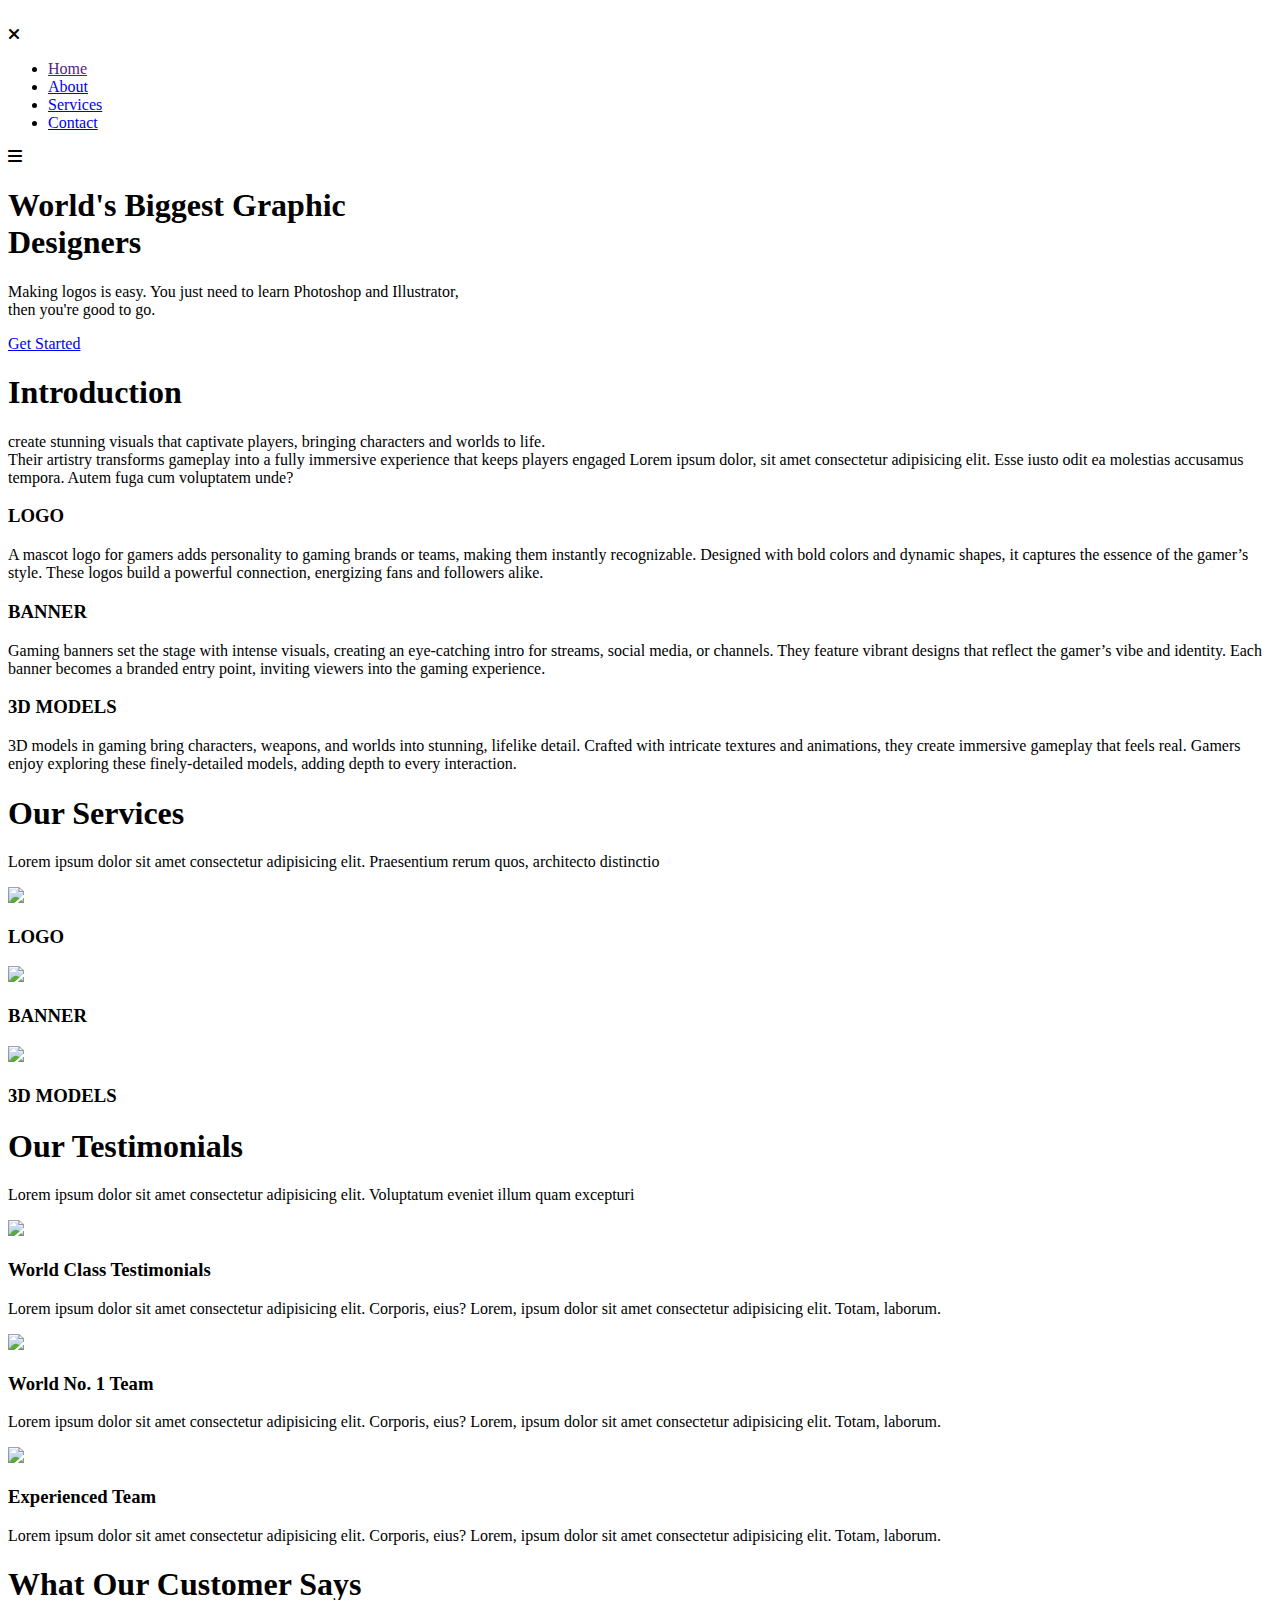
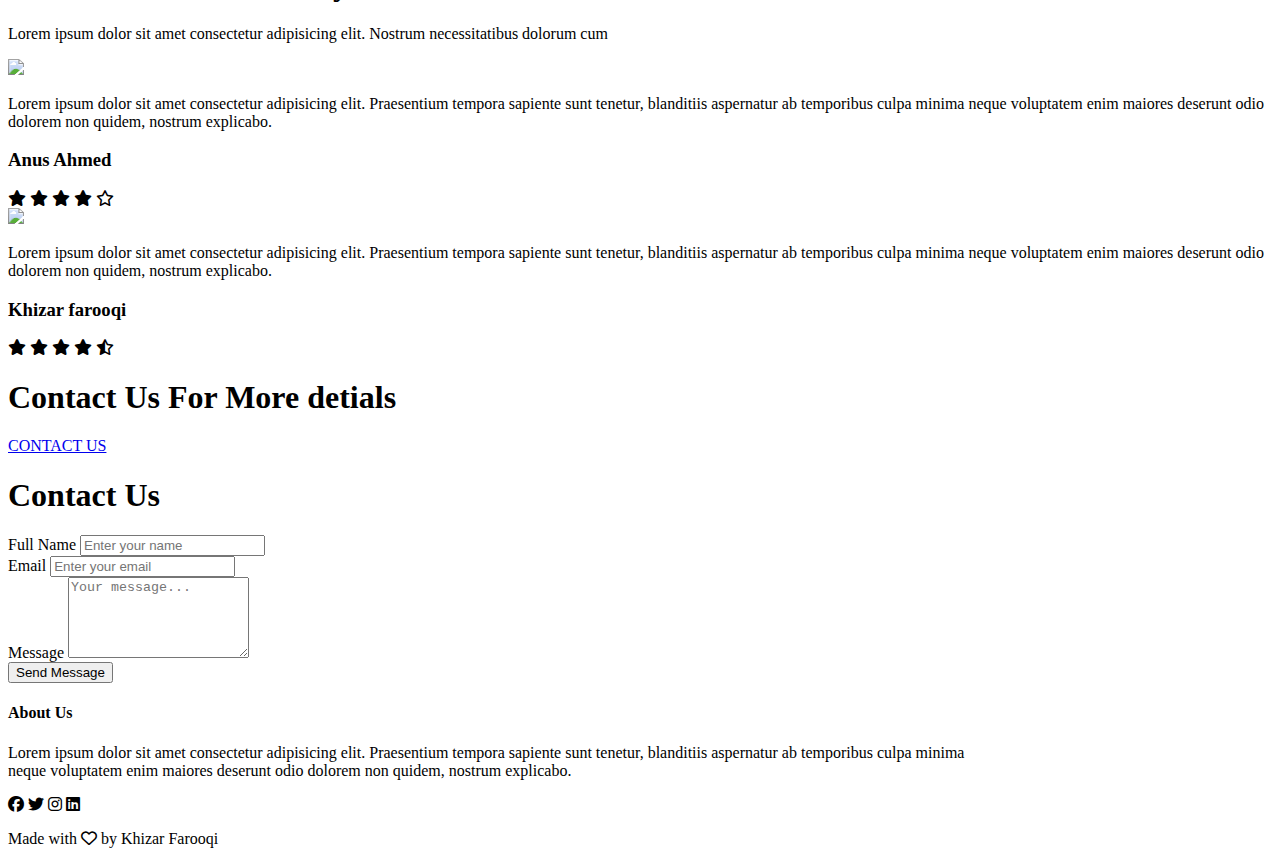
==== index.html @ 564b850e "added index.html" ====
<!DOCTYPE html>
<html lang="en">
<head>
    <meta charset="UTF-8">
    <meta name="viewport" content="width=device-width, initial-scale=1.0">
    <title>Assignment</title>
    <link rel="stylesheet" href="style.css">
    <link rel="stylesheet" href="https://cdnjs.cloudflare.com/ajax/libs/font-awesome/6.6.0/css/all.min.css">
</head>
<body>
    <section class="header">
        <nav>
            <a href="index.html"><img src="images/logo.png" alt=""></a>
            <div class="nav-links" id="nav-links">
                <i class="fa fa-times" onclick="hideMenu()"></i>
                <ul>
                    <li><a href="">Home</a></li>
                    <li><a href="#footer">About</a></li>
                    <li><a href="#services">Services</a></li>
                    <li><a href="#contact-form">Contact</a></li>
                </ul>
            </div>
            <i class="fa fa-bars" onclick="showMenu()"></i>
        </nav>
        <div class="text-box">
            <h1>World's Biggest Graphic <br>Designers</h1>
            <p>Making logos is easy. You just need to learn Photoshop and Illustrator,<br> then you're good to go.</p>
            <a href="#contact-form" class="hero-btn">Get Started</a>
        </div>
    </section>

    <!-- ------Introduction------ -->
     <section class="introduction">
        <h1>Introduction</h1>
        <p>create stunning visuals that captivate players, bringing characters and worlds to life. <br>
        Their artistry transforms gameplay into a fully immersive experience that keeps players engaged 
        Lorem ipsum dolor, sit amet consectetur adipisicing elit. Esse iusto odit ea molestias accusamus 
        tempora. Autem fuga cum voluptatem unde? </p>

        <div class="row">
            <div class="introduction-col">
                <h3>LOGO</h3>
                <p>A mascot logo for gamers adds personality to gaming brands or teams, making them instantly 
                recognizable. Designed with bold colors and dynamic shapes, it captures the essence of the gamer’s 
                style. These logos build a powerful connection, energizing fans and followers alike.</p>
            </div>
            
            <div class="introduction-col">
                <h3>BANNER</h3>
                <p>Gaming banners set the stage with intense visuals, creating an eye-catching intro for streams, 
                social media, or channels. They feature vibrant designs that reflect the gamer’s vibe and identity. 
                Each banner becomes a branded entry point, inviting viewers into the gaming experience.</p>
            </div>

            <div class="introduction-col">
                <h3>3D MODELS</h3>
                <p>3D models in gaming bring characters, weapons, and worlds into stunning, lifelike detail. 
                Crafted with intricate textures and animations, they create immersive gameplay that feels real. 
                Gamers enjoy exploring these finely-detailed models, adding depth to every interaction.</p>
            </div>
        </div>

     </section>

     <!--------Services-------->

     <section class="services" id="services">
        <h1>Our Services</h1>
        <p>Lorem ipsum dolor sit amet consectetur adipisicing elit. Praesentium rerum quos, architecto distinctio </p>

        <div class="row">
            <div class="services-col">
                <img src="images/london.png">
                <div class="layer">
                    <h3>LOGO</h3>
                </div>
            </div>
            <div class="services-col">
                <img src="images/washington.png">
                <div class="layer">
                    <h3>BANNER</h3>
                </div>
            </div>
            <div class="services-col">
                <img src="images/newyork.png">
                <div class="layer">
                    <h3>3D MODELS</h3>
                </div>
            </div>
        </div>

     </section>

     <!--------Testimonials-------->

     <section class="testimonials">
        <h1>Our Testimonials</h1>
        <p>Lorem ipsum dolor sit amet consectetur adipisicing elit. Voluptatum eveniet illum quam excepturi </p>

        <div class="row">
            <div class="testimonials-col">
                <img src="images/library.png">
                <h3>World Class Testimonials</h3>
                <p>Lorem ipsum dolor sit amet consectetur adipisicing elit. Corporis, eius?
                    Lorem, ipsum dolor sit amet consectetur adipisicing elit. Totam, laborum.</p>
            </div>

            <div class="testimonials-col">
                <img src="images/basketball.png">
                <h3>World No. 1 Team</h3>
                <p>Lorem ipsum dolor sit amet consectetur adipisicing elit. Corporis, eius?
                    Lorem, ipsum dolor sit amet consectetur adipisicing elit. Totam, laborum.</p>
            </div>

            <div class="testimonials-col">
                <img src="images/cafeteria.png">
                <h3>Experienced Team</h3>
                <p>Lorem ipsum dolor sit amet consectetur adipisicing elit. Corporis, eius?
                    Lorem, ipsum dolor sit amet consectetur adipisicing elit. Totam, laborum.</p>
            </div>

        </div>
     </section>

     <!-- ------TEST----- -->
      <section class="testi">
        <h1>What Our Customer Says</h1>
        <p>Lorem ipsum dolor sit amet consectetur adipisicing elit. Nostrum necessitatibus dolorum cum</p>

        <div class="row">
            <div class="testi-col">
                <img src="images/user1.jpg">
                <div>
                    <p>Lorem ipsum dolor sit amet consectetur adipisicing elit. Praesentium tempora sapiente 
                        sunt tenetur, blanditiis aspernatur ab temporibus culpa minima neque voluptatem enim 
                        maiores deserunt odio dolorem non quidem, nostrum explicabo.</p>
                        <h3>Anus Ahmed</h3>
                        <i class="fa fa-star"></i>
                        <i class="fa fa-star"></i>
                        <i class="fa fa-star"></i>
                        <i class="fa fa-star"></i>
                        <i class="fa-regular fa-star"></i>
                </div>
            </div>

            <div class="testi-col">
                <img src="images/user2.jpg">
                <div>
                    <p>Lorem ipsum dolor sit amet consectetur adipisicing elit. Praesentium tempora sapiente 
                        sunt tenetur, blanditiis aspernatur ab temporibus culpa minima neque voluptatem enim 
                        maiores deserunt odio dolorem non quidem, nostrum explicabo.</p>
                        <h3>Khizar farooqi</h3>
                        <i class="fa fa-star"></i>
                        <i class="fa fa-star"></i>
                        <i class="fa fa-star"></i>
                        <i class="fa fa-star"></i>
                        <i class="fa-regular fa-star-half-stroke"></i>
                </div>
            </div>
        </div>
      </section>

      <section class="cta">
        <h1>Contact Us For More detials</h1>
        <a href="#contact-form" class="hero-btn">CONTACT US</a>
      </section>

<!-- ---Contact form--- -->
      <section class="contact-form" id="contact-form">
    <h1>Contact Us</h1>
    <form action="#" method="post">
        <div class="form-row">
            <label for="name">Full Name</label>
            <input type="text" id="name" name="name" placeholder="Enter your name" required>
        </div>
        <div class="form-row">
            <label for="email">Email</label>
            <input type="email" id="email" name="email" placeholder="Enter your email" required>
        </div>
        <div class="form-row">
            <label for="message">Message</label>
            <textarea id="message" name="message" placeholder="Your message..." rows="5" required></textarea>
        </div>
        <div class="form-row">
            <button type="submit" class="submit-btn">Send Message</button>
        </div>
    </form>
</section>

    


      <!-- ---Footer--- -->
       <section class="footer" id="footer">
        <h4>About Us</h4>
        <p>Lorem ipsum dolor sit amet consectetur adipisicing elit. Praesentium tempora sapiente 
            sunt tenetur, blanditiis aspernatur ab temporibus culpa minima <br>neque voluptatem enim 
            maiores deserunt odio dolorem non quidem, nostrum explicabo.</p>
            <div class="icons">
                <i class="fa-brands fa-facebook"></i>
                <i class="fa-brands fa-twitter"></i>
                <i class="fa-brands fa-instagram"></i>
                <i class="fa-brands fa-linkedin"></i>

            </div>
            <p>Made with <i class="fa-regular fa-heart">
            </i> by Khizar Farooqi</p>
       </section>




    <!-- -------JavaScript for toggle menu------- -->
    <script>
        var navLinks = document.getElementById("nav-links");
        
        function showMenu() {
            navLinks.style.right = "0";
        }

        function hideMenu() {
            navLinks.style.right = "-200px";
        }
    </script>
</body>
</html>
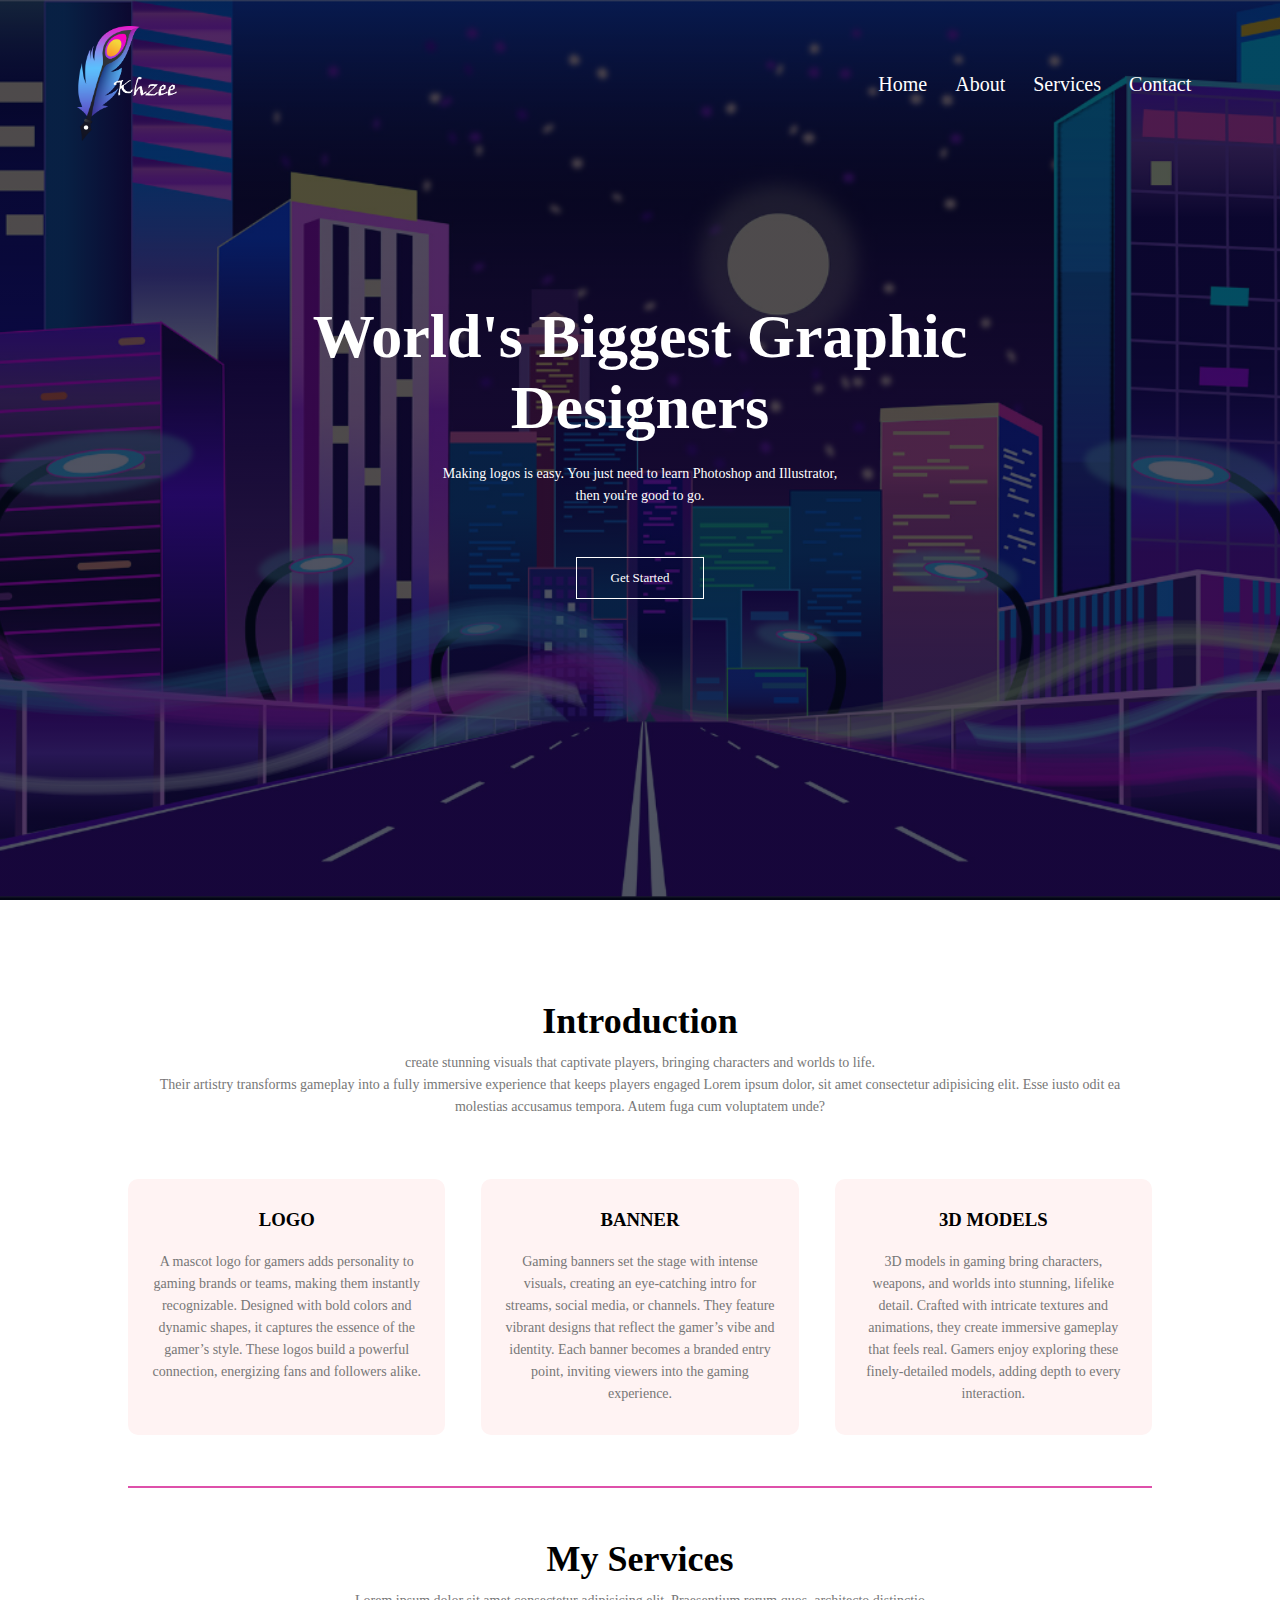
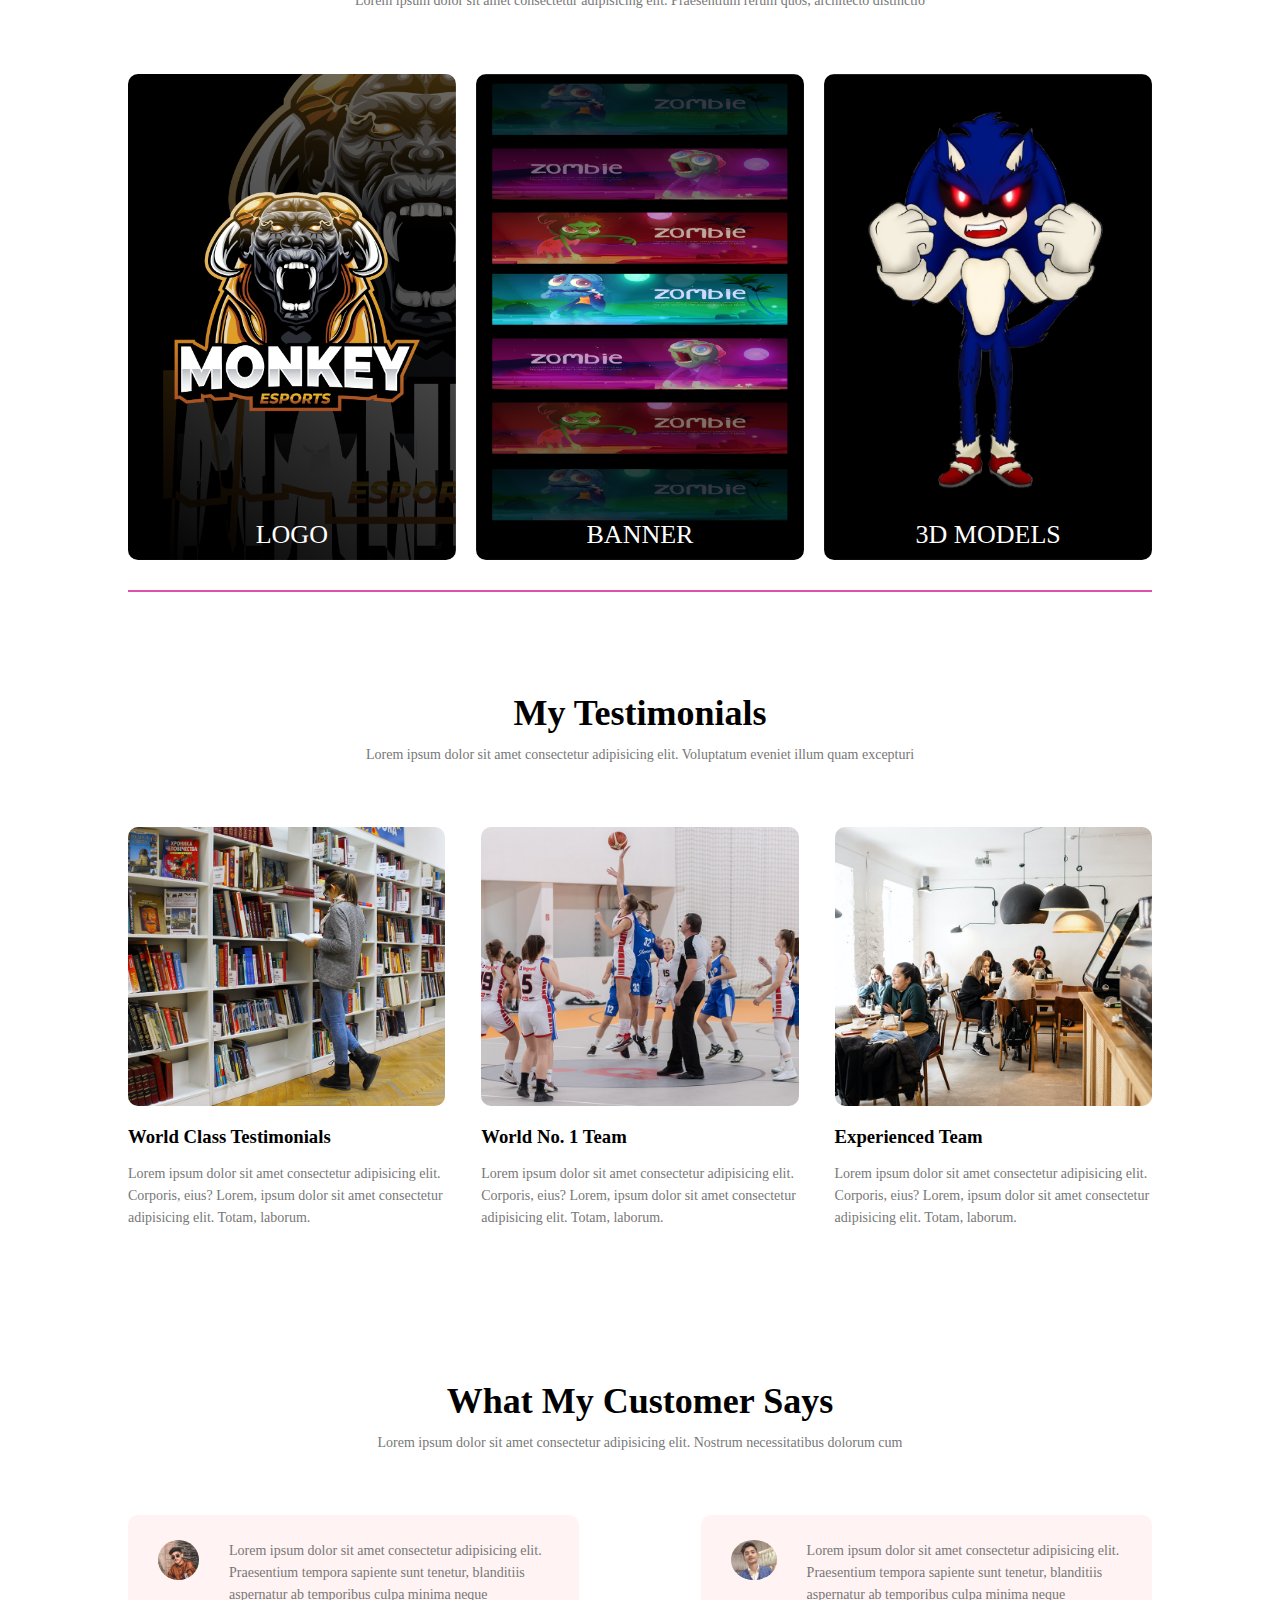
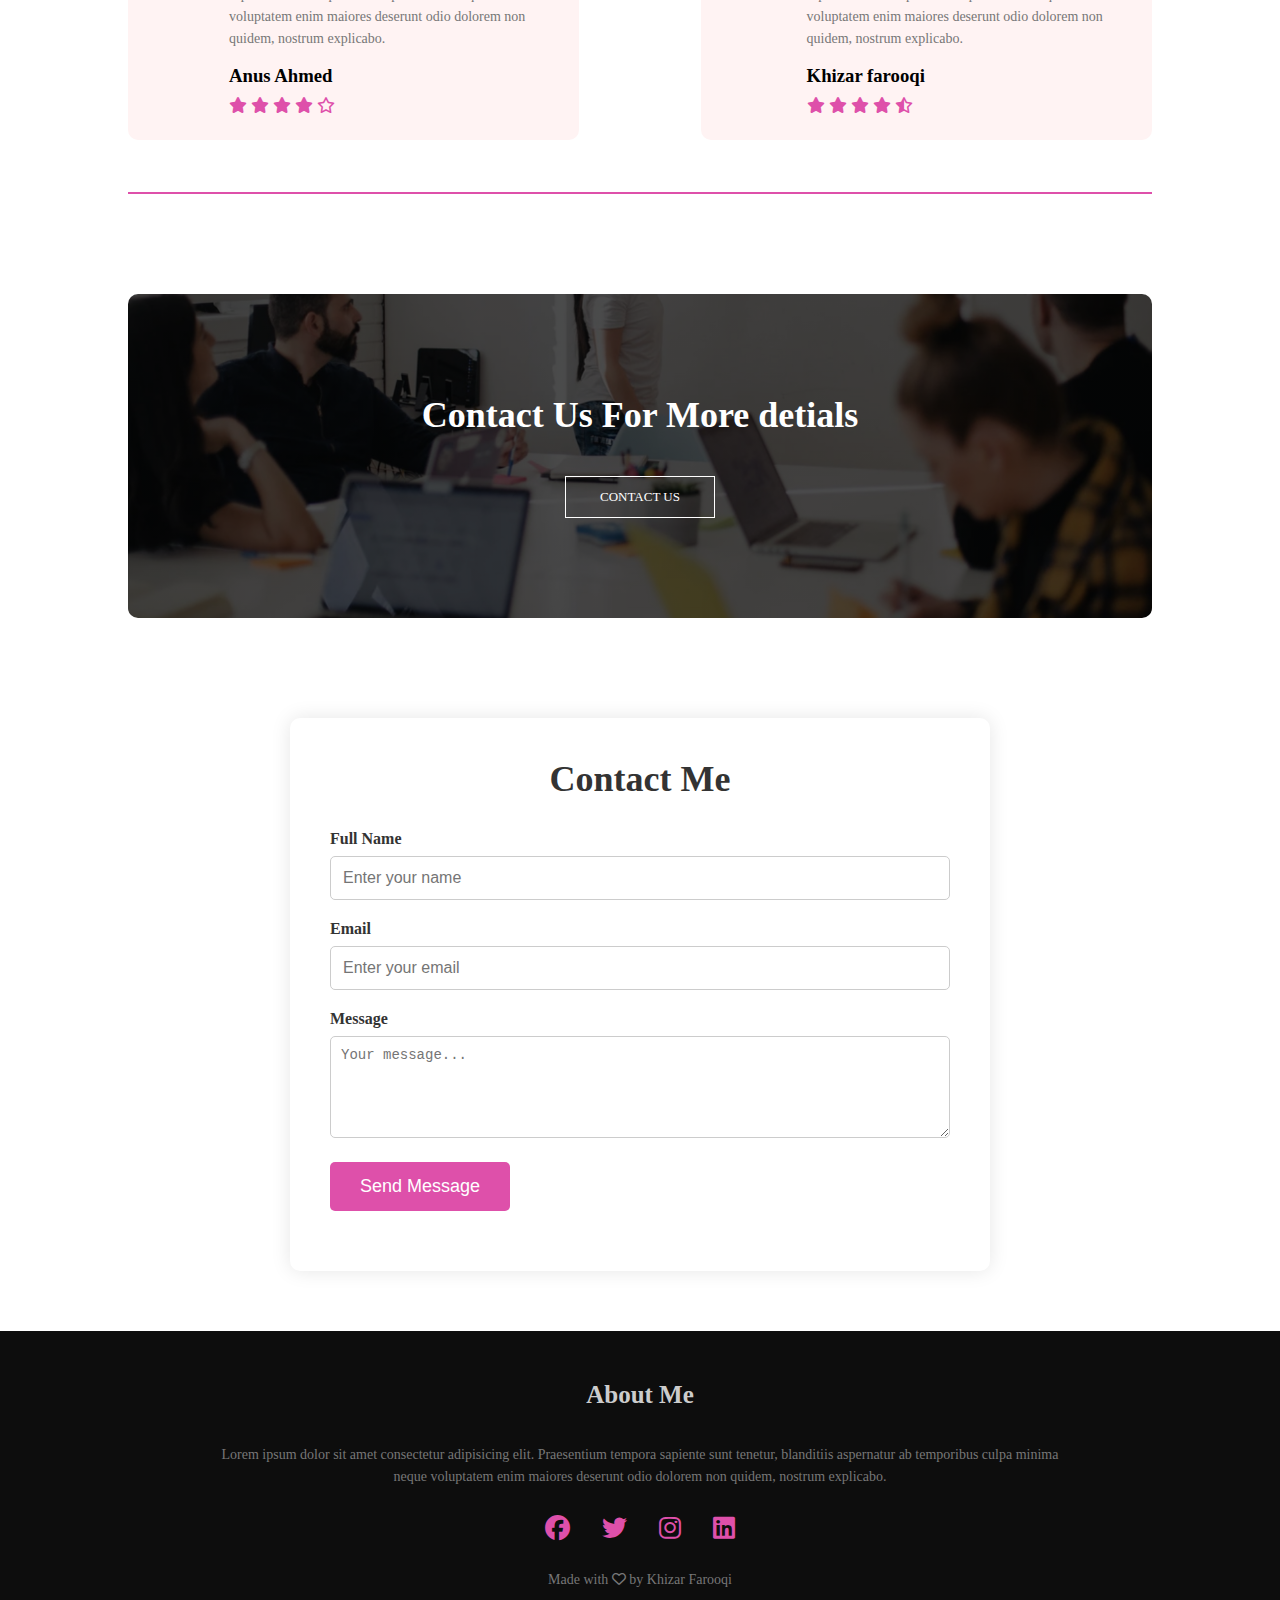
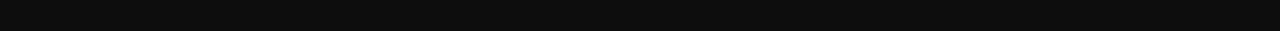
==== commit 2c078765: "some basic changes like our service to my service" ====
--- a/index.html
+++ b/index.html
@@ -14,7 +14,7 @@
             <div class="nav-links" id="nav-links">
                 <i class="fa fa-times" onclick="hideMenu()"></i>
                 <ul>
-                    <li><a href="">Home</a></li>
+                    <li><a href="#introduction">Home</a></li>
                     <li><a href="#footer">About</a></li>
                     <li><a href="#services">Services</a></li>
                     <li><a href="#contact-form">Contact</a></li>
@@ -30,7 +30,7 @@
     </section>
 
     <!-- ------Introduction------ -->
-     <section class="introduction">
+     <section class="introduction" id="introduction">
         <h1>Introduction</h1>
         <p>create stunning visuals that captivate players, bringing characters and worlds to life. <br>
         Their artistry transforms gameplay into a fully immersive experience that keeps players engaged 
@@ -65,7 +65,7 @@
      <!--------Services-------->
 
      <section class="services" id="services">
-        <h1>Our Services</h1>
+        <h1>My Services</h1>
         <p>Lorem ipsum dolor sit amet consectetur adipisicing elit. Praesentium rerum quos, architecto distinctio </p>
 
         <div class="row">
@@ -94,7 +94,7 @@
      <!--------Testimonials-------->
 
      <section class="testimonials">
-        <h1>Our Testimonials</h1>
+        <h1>My Testimonials</h1>
         <p>Lorem ipsum dolor sit amet consectetur adipisicing elit. Voluptatum eveniet illum quam excepturi </p>
 
         <div class="row">
@@ -124,7 +124,7 @@
 
      <!-- ------TEST----- -->
       <section class="testi">
-        <h1>What Our Customer Says</h1>
+        <h1>What My Customer Says</h1>
         <p>Lorem ipsum dolor sit amet consectetur adipisicing elit. Nostrum necessitatibus dolorum cum</p>
 
         <div class="row">
@@ -167,7 +167,7 @@
 
 <!-- ---Contact form--- -->
       <section class="contact-form" id="contact-form">
-    <h1>Contact Us</h1>
+    <h1>Contact Me</h1>
     <form action="#" method="post">
         <div class="form-row">
             <label for="name">Full Name</label>
@@ -192,7 +192,7 @@
 
       <!-- ---Footer--- -->
        <section class="footer" id="footer">
-        <h4>About Us</h4>
+        <h4>About Me</h4>
         <p>Lorem ipsum dolor sit amet consectetur adipisicing elit. Praesentium tempora sapiente 
             sunt tenetur, blanditiis aspernatur ab temporibus culpa minima <br>neque voluptatem enim 
             maiores deserunt odio dolorem non quidem, nostrum explicabo.</p>
--- a/style.css
+++ b/style.css
@@ -0,0 +1,431 @@
+*{
+    margin: 0;
+    padding: 0;
+    box-sizing: border-box;
+}
+.header{
+    min-height: 100vh;
+    width: 100%;
+    background-image: linear-gradient(rgba(4,9,30,0.7),rgba(4,9,30,0.7)),url(images/banner.png);
+    background-position: center;
+    background-size: cover;
+    position: relative;
+    color: #ffffff;
+}
+nav{
+    display: flex;
+    padding: 2% 6%;
+    justify-content: space-between;
+    align-items: center;
+}
+nav img{
+    width: 100px;
+   
+}
+.nav-links{
+    flex: 1;
+    text-align: right;
+}
+.nav-links ul li{
+    list-style: none;
+    display: inline-block;
+    padding: 8px 12px;
+    position: relative;
+}
+.nav-links ul li a{
+    color: #fff;
+    text-decoration: none;
+    font-size: 20px;
+     
+}
+.nav-links ul li::after{
+    content: '';
+    width: 0%;
+    height: 2px;
+    background: #de50aa;
+    display: block;
+    margin: auto;
+    transition: 0.5s;
+}
+.nav-links ul li:hover::after{
+    width: 100%;
+}
+.text-box{
+    width: 90%;
+    color: #fff;
+    position: absolute;
+    top: 50%;
+    left: 50%;
+    transform: translate(-50%,-50%);
+    text-align: center;
+}
+.text-box h1{
+    font-size: 62px;
+}
+.text-box p{
+    margin: 10px 0 40px;
+    font-size: 14px;
+    color: #fff;
+}
+.hero-btn{
+    display: inline-block;
+    text-decoration: none;
+    color: #fff;
+    border: 1px solid #fff;
+    padding: 12px 34px;
+    font-size: 13px;
+    background: transparent;
+    position: relative;
+    cursor: pointer;
+}
+.hero-btn:hover{
+    border: 1px solid #de50aa;
+    background: #de50aa;
+    transition: 1s;
+}
+nav .fa{
+    display: none;
+}
+@media(max-width: 700px){
+    .text-box h1{
+        font-size: 20px;
+    }
+    .nav-links ul li{
+        display: block;
+    }
+    .nav-links{
+        position: absolute;
+        background: #de50aa;
+        height: 100vh;
+        width: 200px;
+        top: 0;
+        right: -200px;
+        text-align: left;
+        z-index: 2;
+        transition: 1s;
+    }
+    nav .fa{
+        display: block;
+        color: #fff;
+        margin: 10px;
+        font-size: 22px;
+        cursor: pointer;
+    }
+    .nav-links ul{
+        padding: 30px;
+         
+    }
+}
+
+/* Introduction */
+.introduction{
+    width: 80%;
+    margin: auto;
+    text-align: center;
+    padding-top: 100px;
+    border-bottom: 2px solid #de50aa;
+    
+}
+h1{
+    font-size: 36px;
+    font-weight: 600px;
+}
+p{
+    color: #777;
+    font-size: 14px;
+    font-weight: 300;
+    line-height: 22px;
+    padding: 10px;
+
+}
+.row{
+    margin-top: 5%;
+    display: flex;
+    justify-content: space-between;
+}
+.introduction-col{
+    flex-basis: 31%;
+    background: #fff3f3;
+    border-radius: 10px;
+    margin-bottom: 5%;
+    padding: 20px 12px;
+    box-sizing: border-box;
+    transition: 0.5s;
+}
+h3{
+    text-align: center;
+    font-weight: 600;
+    margin: 10px 0;
+}
+.introduction-col:hover{
+    box-shadow: 0 0 20px 0px rgba(0,0,0,0.2);
+}
+@media(max-width: 700px){
+    .row{
+        flex-direction: column;
+
+    }
+}
+
+/* -----services----- */
+.services{
+    width: 80%;
+    margin: auto;
+    text-align: center;
+    padding-top: 50px;
+    border-bottom: 2px solid #de50aa;
+}
+.services-col{
+    flex-basis: 32%;
+    border-radius: 10px;
+    margin-bottom: 30px;
+    position: relative;
+    overflow: hidden;
+}
+.services-col img{
+    width: 100%;
+    display: block;
+}
+.layer{
+    background: transparent;
+    height: 100%;
+    width: 100%;
+    position: absolute;
+    top: 0;
+    left: 0;
+    transition: 0.5s;
+}
+.layer:hover{
+    background: rgba(95, 8, 202, 0.7);
+}
+.layer h3{
+    width: 100%;
+    font-weight: 500;
+    color: #fff;
+    font-size: 26px;
+    bottom: 0;
+    left: 50%;
+    transform: translateX(-50%);
+    position: absolute;
+    transition: 0.5s;
+}
+.layer:hover h3{
+    bottom: 49%;
+    opacity: 1;
+}
+.testimonials{
+    width: 80%;
+    margin: auto;
+    text-align: center;
+    padding-top: 100px;
+}
+.testimonials-col{
+    flex-basis: 31%;
+    border-radius: 10px;
+    margin-bottom: 5%;
+    text-align: left;
+}
+.testimonials-col img{
+    width: 100%;
+    border-radius: 10px;
+}
+.testimonials-col p{
+    padding: 0;
+}
+.testimonials-col h3{
+    margin-top: 16px;
+    margin-bottom: 15px;
+    text-align: left;
+}
+/* ---testi--- */
+.testi{
+    width:80%;
+    margin: auto;
+    padding-top: 100px;
+    text-align: center;
+    border-bottom: 2px solid #de50aa;
+}
+.testi-col{
+     flex-basis: 44%;
+     border-radius: 10px;
+     margin-bottom: 5%;
+     text-align: left;
+     background: #fff3f3;
+     padding: 25px;
+     cursor: pointer;
+     display: flex;
+}
+.testi-col img{
+    height: 40px;
+    margin-left: 5px;
+    margin-right: 30px;
+    border-radius: 50%;
+}
+.testi-col p{
+    padding: 0;
+}
+.testi-col h3{
+    margin-top: 15px;
+    text-align: left;
+}
+.testi-col .fa {
+    color: #de50aa;
+}
+.testi-col .fa-regular {
+    color: #de50aa;
+}
+@media(max-width: 700px){
+    .testi-col img{
+        margin-left: 0px;
+        margin-right: 15px;
+    }
+}
+/* ---CTA-- */
+.cta{
+    margin: 100px auto;
+    width: 80%;
+    background-image: linear-gradient(rgba(0,0,0,0.7),rgba(0,0,0,0.7)),url(images/banner2.jpg);
+    background-position: center;
+    background-size: cover;
+    border-radius: 10px;
+    text-align: center;
+    padding: 100px 0;
+    
+
+}
+.cta h1{
+    color:#fff;
+    margin-bottom: 40px;
+    padding: 0;
+}
+@media(max-width: 700px){
+    .cta h1{
+        font-size: 24px;
+    }
+}
+
+
+/* Contact Form */
+.contact-form {
+    width: 80%;
+    max-width: 700px; 
+    margin: 60px auto;
+    background: #ffffff;
+    padding: 40px;
+    border-radius: 10px;
+    box-shadow: 0 0 20px rgba(0, 0, 0, 0.1);
+    text-align: center;
+}
+
+.contact-form h1 {
+    font-size: 36px;
+    margin-bottom: 30px;
+    font-weight: 600;
+    color: #333;
+}
+
+.contact-form .form-row {
+    margin-bottom: 20px;
+    text-align: left;
+}
+
+.contact-form label {
+    font-size: 16px;
+    color: #333;
+    font-weight: 600;
+    margin-bottom: 8px;
+    display: block;
+}
+.contact-form .form-row textarea {
+    font-size: 14px; 
+    padding: 10px; 
+    resize: vertical;
+}
+
+.contact-form input,
+.contact-form textarea {
+    width: 100%;
+    padding: 12px;
+    font-size: 16px;
+    border: 1px solid #ccc;
+    border-radius: 5px;
+    box-sizing: border-box;
+    transition: border 0.3s ease;
+}
+
+.contact-form input:focus,
+.contact-form textarea:focus {
+    border-color: #de50aa;
+    outline: none;
+}
+
+.contact-form textarea {
+    resize: vertical;
+}
+
+.contact-form .submit-btn {
+    background-color: #de50aa;
+    color: #fff;
+    padding: 14px 30px;
+    font-size: 18px;
+    border: none;
+    border-radius: 5px;
+    cursor: pointer;
+    transition: background-color 0.3s ease;
+}
+
+.contact-form .submit-btn:hover {
+    background-color: #de50aa;
+}
+
+@media (max-width: 768px) {
+    .contact-form {
+        width: 90%;
+        padding: 30px;
+    }
+
+    .contact-form h1 {
+        font-size: 28px;
+    }
+
+    .contact-form label {
+        font-size: 14px;
+    }
+
+    .contact-form input,
+    .contact-form textarea {
+        font-size: 14px;
+        padding: 10px;
+    }
+
+    .contact-form .submit-btn {
+        font-size: 16px;
+        padding: 12px 24px;
+    }
+}
+
+
+
+/* ---footer--- */
+.footer{
+    width: 100%;
+    text-align: center;
+    padding: 30px 0;
+    background-color: #0d0d0d;
+    font-size: 25px;
+}
+.footer h4{
+    margin-bottom: 25px;
+    margin-top: 20px;
+    font-weight: 600;
+    color: #ccc;
+}
+.icons .fa-brands{
+    color: #de50aa;
+    margin: 0 13px;
+    cursor: pointer;
+    padding: 18px 0;
+}
+html {
+    scroll-behavior: smooth;
+}
